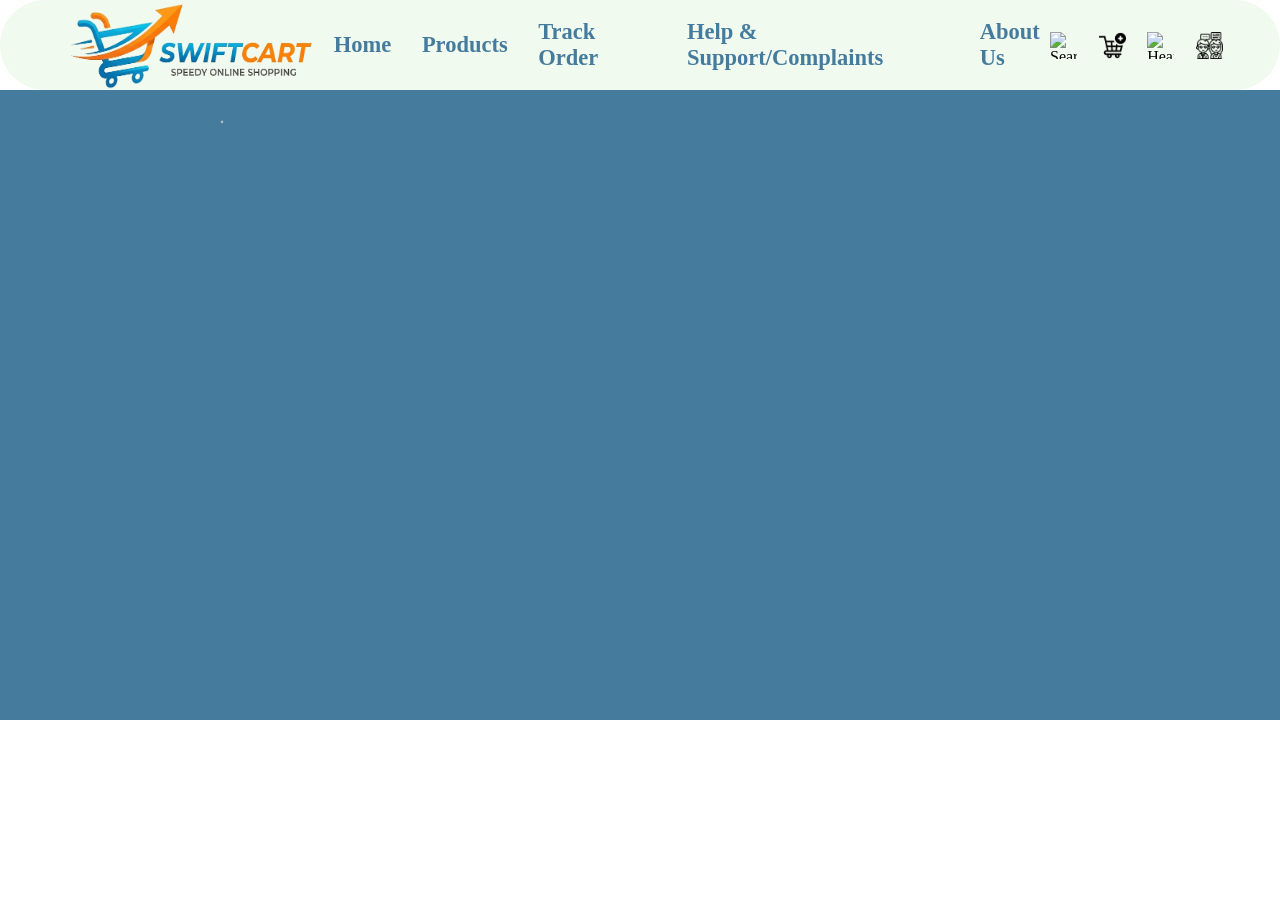
==== index.html @ 7213489c "first commit" ====
<!DOCTYPE html>
<html lang="en">
<head>
    <meta charset="UTF-8">
    <meta name="viewport" content="width=device-width, initial-scale=1.0">
    <title>Document</title>
    <link rel="stylesheet" href="./style.css">
    <script type="module" src="https://cdn.spline.design/@splinetool/viewer@2.0.57/build/spline-viewer.js"></script>

</head>
<body>
    <header>
        <nav>
            <div class="Logo"><img src="./Images/Logo.png" alt="Logo PNG"></div>
            <div class="Nav-Val">
                <a href="">Home</a>
                <a href="">Products</a>
                <a href="">Track Order</a>
                <a href="">Help & Support/Complaints</a>
                <a href="">About Us</a>
           </div>
           
           <div class="Elements">
           <img src="./Images/search.png" alt="Search img">
           <img src="./Images/add-to-cart.png" alt="Add to cart img">
           <img src="./Images/heart.png" alt="Heart img">
           <img src="./Images/feedback.png" alt="Feedback img">
           </div>
        </nav>
    </header>

    <main>
        
        <section>
    <div class="Hero-sec">
    </div>
</section>

    </main>
</body>
</html>
---- style.css ----
*{
    margin: 0%;
    padding: 0%;
}
nav{
    background-color: #f1faee;
    display: flex;
    justify-content: space-between;
    align-items: center;
    height: 10vh;
    width: 100%;
    border-radius: 20vmin;

}
.Logo{
    display: flex;
    justify-content: center;
    align-items: center;
    height: 15vh;
    width: 40vmin;
    margin-left: 5%;
    margin-top: 4vh;
}
.Logo img{
    height: 100%;
    width: 100%;
}
.Elements{
    display: flex;
    justify-content: center;
    align-items: center;
    margin-right: 7%;
}
.Elements img{
    height: 3vmin;
    width: 3vmin;
    padding: 10%;
}
.Nav-Val{
    height: 7vmin;
    width: 120vmin;
    display: flex;
    justify-content: center;
    align-items: center;
}
.Nav-Val a{
    text-decoration: none;
    color: #457b9d;
    font-size: 2.5vmin;
    font-weight: 900;
    padding: 2%;
}
.Hero-sec{
    background-color:#457b9d;
    height: 70vh;
    width: 100%;
    object-fit: contain;
    background-size: cover;
}
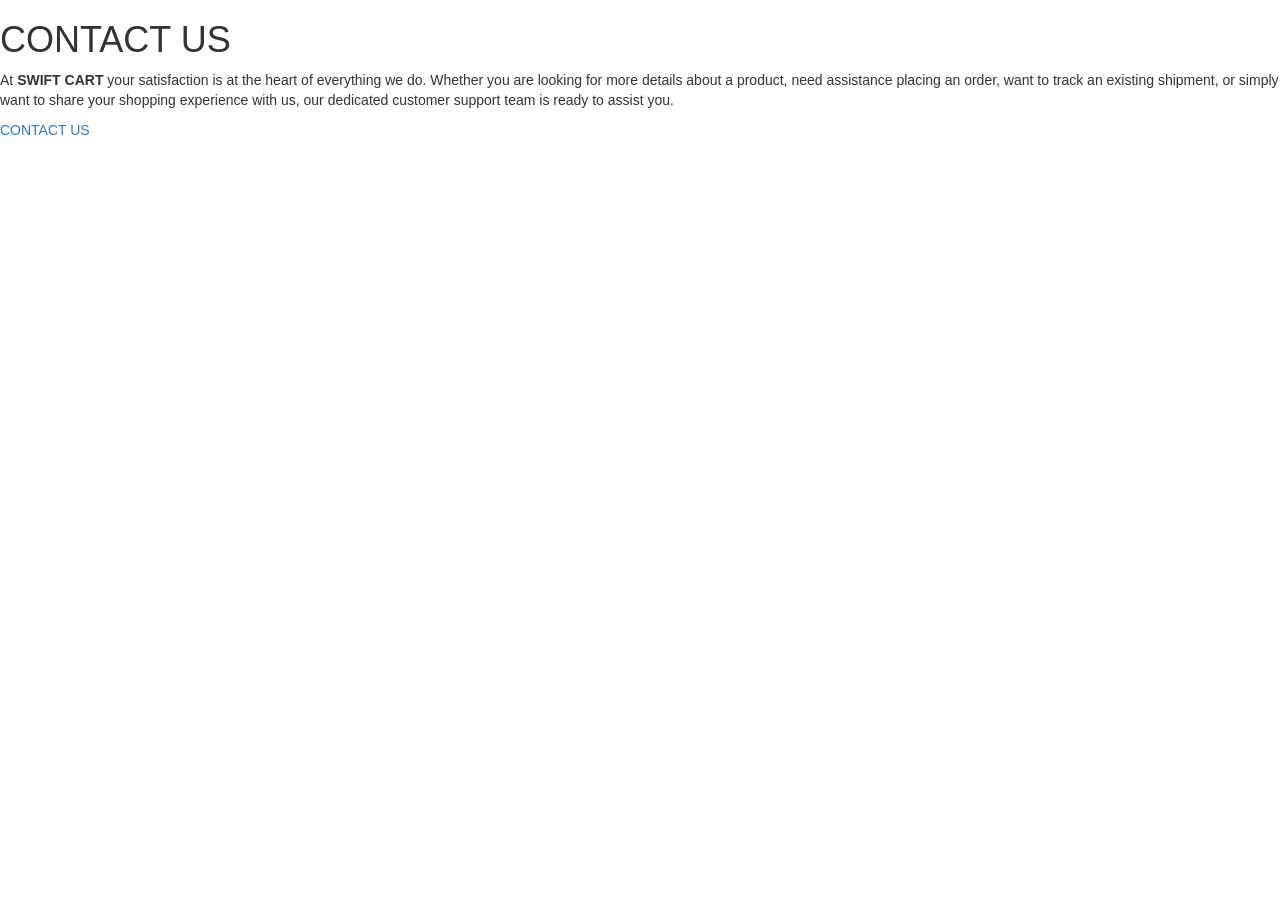
==== commit 5e00f4f1: "Add files via upload" ====
--- a/index.html
+++ b/index.html
@@ -1,41 +1,25 @@
-<!DOCTYPE html>
-<html lang="en">
-<head>
-    <meta charset="UTF-8">
-    <meta name="viewport" content="width=device-width, initial-scale=1.0">
-    <title>Document</title>
-    <link rel="stylesheet" href="./style.css">
-    <script type="module" src="https://cdn.spline.design/@splinetool/viewer@2.0.57/build/spline-viewer.js"></script>
-
-</head>
-<body>
-    <header>
-        <nav>
-            <div class="Logo"><img src="./Images/Logo.png" alt="Logo PNG"></div>
-            <div class="Nav-Val">
-                <a href="">Home</a>
-                <a href="">Products</a>
-                <a href="">Track Order</a>
-                <a href="">Help & Support/Complaints</a>
-                <a href="">About Us</a>
-           </div>
-           
-           <div class="Elements">
-           <img src="./Images/search.png" alt="Search img">
-           <img src="./Images/add-to-cart.png" alt="Add to cart img">
-           <img src="./Images/heart.png" alt="Heart img">
-           <img src="./Images/feedback.png" alt="Feedback img">
-           </div>
-        </nav>
-    </header>
-
-    <main>
-        
-        <section>
-    <div class="Hero-sec">
-    </div>
-</section>
-
-    </main>
-</body>
+<!DOCTYPE html>
+<html lang="en">
+<head>
+    <meta charset="UTF-8">
+    <meta name="viewport" content="width=device-width, initial-scale=1.0">
+    <title>Document</title>
+    <link rel="stylesheet" href="./bootstrap-5.0.2-dist/style.css">
+    <link href="//maxcdn.bootstrapcdn.com/bootstrap/3.3.0/css/bootstrap.min.css" rel="stylesheet" id="bootstrap-css">
+<script src="//maxcdn.bootstrapcdn.com/bootstrap/3.3.0/js/bootstrap.min.js"></script>
+<script src="//code.jquery.com/jquery-1.11.1.min.js"></script>
+</head>
+<body>
+
+
+    <div class="section">
+  <div class="top-border left"></div>
+  <div class="top-border right"></div>
+  <h1>CONTACT US</h1>
+  <p>At <b>SWIFT CART </b>your satisfaction is at the heart of everything we do. Whether you are looking for more details about a product, need assistance placing an order, want to track an existing shipment, or simply want to share your shopping experience with us, our dedicated customer support team is ready to assist you.</p>
+    <a href="#">CONTACT US</a>
+</div>
+
+
+</body>
 </html>
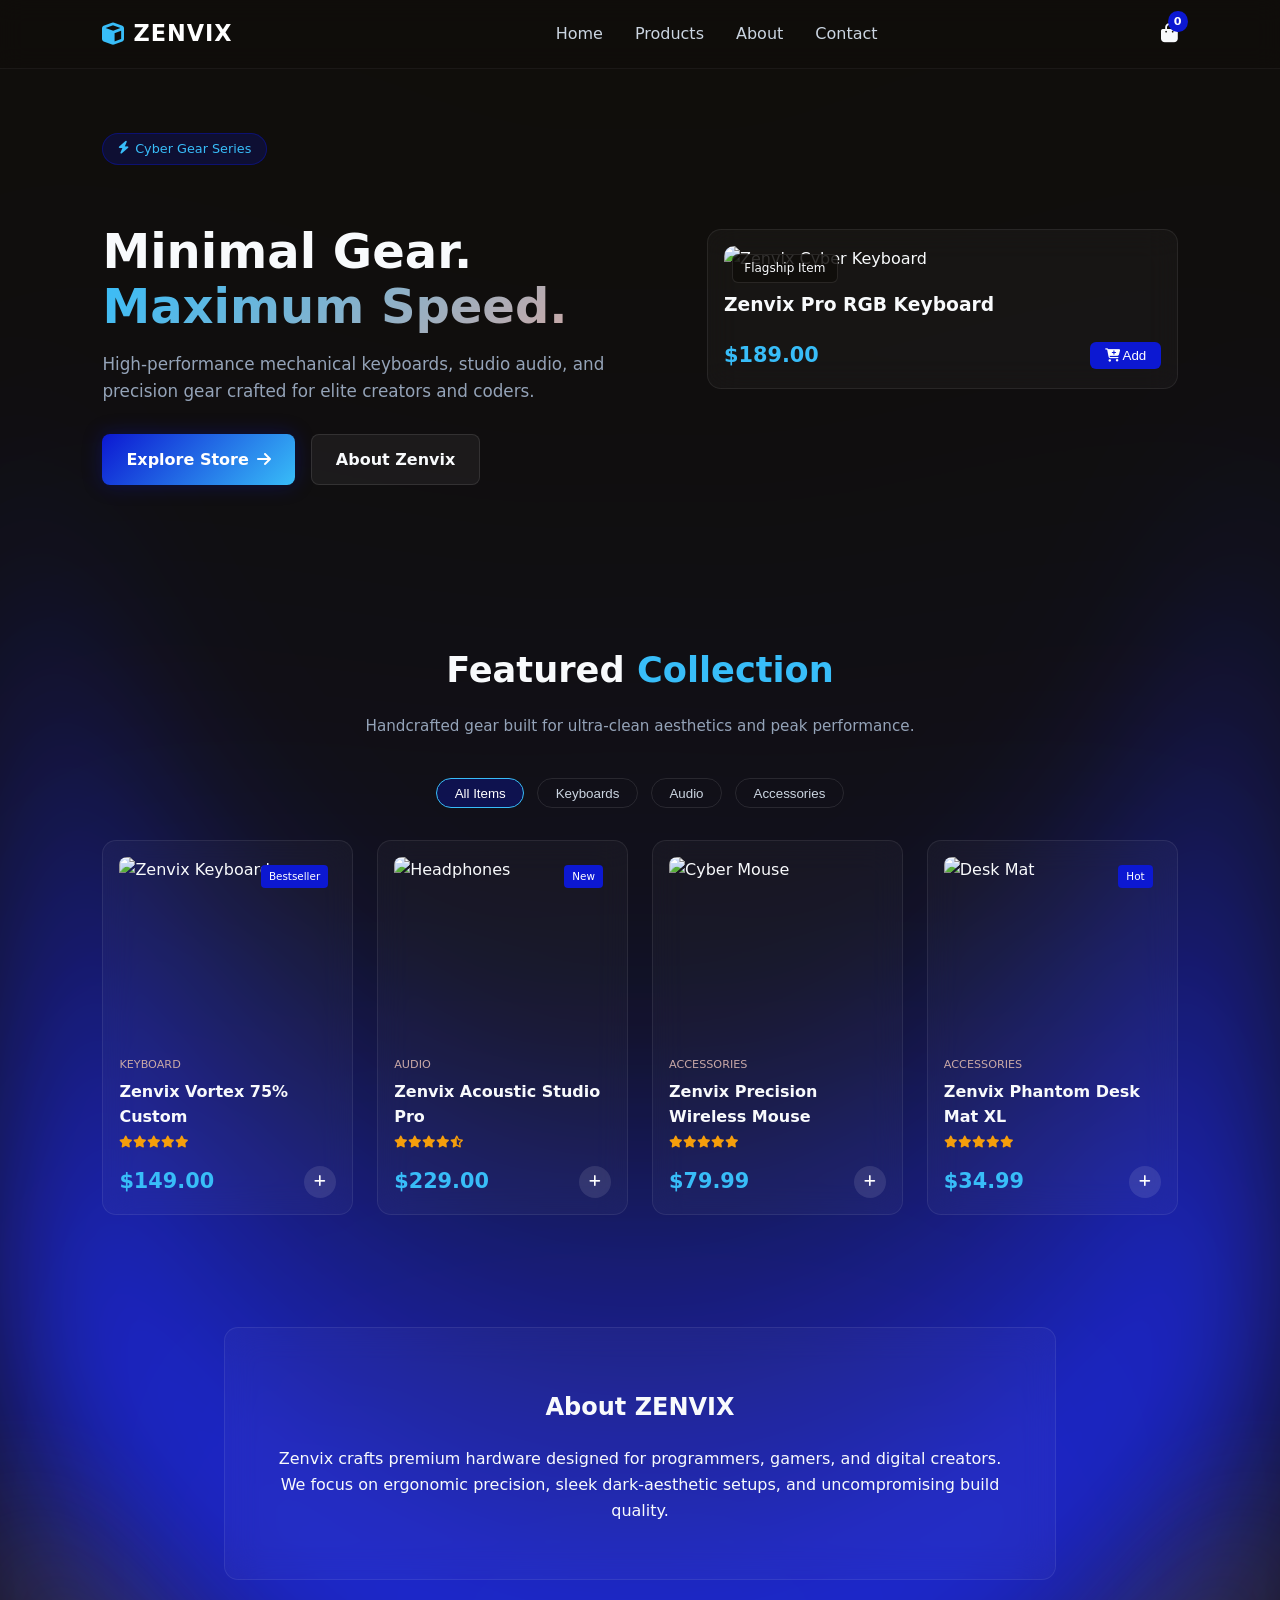
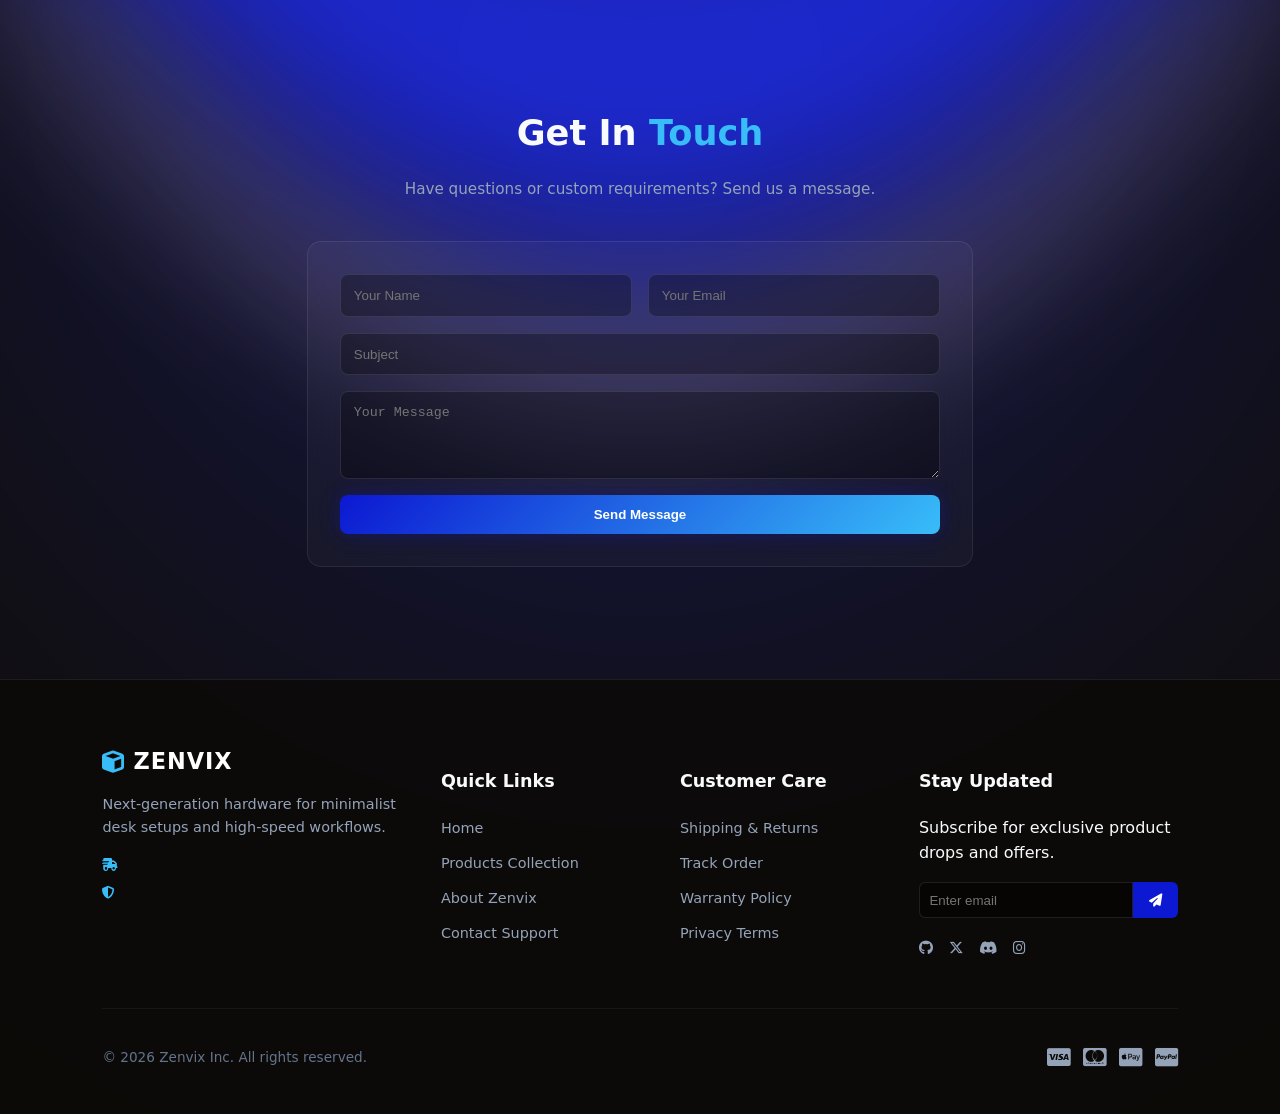
==== commit cb7072ce: "Final changes" ====
--- a/index.html
+++ b/index.html
@@ -1,25 +1,356 @@
-<!DOCTYPE html>
+<!doctype html>
 <html lang="en">
-<head>
-    <meta charset="UTF-8">
-    <meta name="viewport" content="width=device-width, initial-scale=1.0">
-    <title>Document</title>
-    <link rel="stylesheet" href="./bootstrap-5.0.2-dist/style.css">
-    <link href="//maxcdn.bootstrapcdn.com/bootstrap/3.3.0/css/bootstrap.min.css" rel="stylesheet" id="bootstrap-css">
-<script src="//maxcdn.bootstrapcdn.com/bootstrap/3.3.0/js/bootstrap.min.js"></script>
-<script src="//code.jquery.com/jquery-1.11.1.min.js"></script>
-</head>
-<body>
-
-
-    <div class="section">
-  <div class="top-border left"></div>
-  <div class="top-border right"></div>
-  <h1>CONTACT US</h1>
-  <p>At <b>SWIFT CART </b>your satisfaction is at the heart of everything we do. Whether you are looking for more details about a product, need assistance placing an order, want to track an existing shipment, or simply want to share your shopping experience with us, our dedicated customer support team is ready to assist you.</p>
-    <a href="#">CONTACT US</a>
-</div>
-
-
-</body>
-</html>+  <head>
+    <meta charset="UTF-8" />
+    <meta name="viewport" content="width=device-width, initial-scale=1.0" />
+    <title>Zenvix | Premium Cyber Hardware</title>
+    <link rel="stylesheet" href="style.css" />
+    
+    <link
+      rel="stylesheet"
+      href="https://cdnjs.cloudflare.com/ajax/libs/font-awesome/6.4.0/css/all.min.css"
+    />
+  </head>
+  <body>
+    <div class="aura-bg">
+      <div class="aura-layer-1" aria-hidden="true"></div>
+      <div class="aura-layer-2" aria-hidden="true"></div>
+      <div class="aura-layer-3" aria-hidden="true"></div>
+
+      <div class="content-wrapper">
+        <header>
+          <nav class="navbar">
+            <div class="logo"><i class="fa-solid fa-cube"></i> ZENVIX</div>
+            <ul class="nav-links" id="navLinks">
+              <li><a href="#hero">Home</a></li>
+              <li><a href="#products">Products</a></li>
+              <li><a href="#about">About</a></li>
+              <li><a href="#contact">Contact</a></li>
+            </ul>
+            <div class="nav-actions">
+              <div class="cart-icon" id="cartBtn">
+                <i class="fa-solid fa-bag-shopping"></i>
+                <span class="cart-badge" id="cartCount">0</span>
+              </div>
+              <div class="menu-toggle" id="mobileMenu">
+                <i class="fa-solid fa-bars"></i>
+              </div>
+            </div>
+          </nav>
+        </header>
+
+        <!-- Hero Section -->
+        <section id="hero" class="hero-section">
+          <div class="hero-container">
+            <div class="hero-content">
+              <div class="hero-badge">
+                <i class="fa-solid fa-bolt"></i> Cyber Gear Series
+              </div>
+              <h1>Minimal Gear. <span>Maximum Speed.</span></h1>
+              <p>
+                High-performance mechanical keyboards, studio audio, and
+                precision gear crafted for elite creators and coders.
+              </p>
+              <div class="hero-btns">
+                <a href="#products" class="btn btn-primary">
+                  Explore Store <i class="fa-solid fa-arrow-right"></i>
+                </a>
+                <a href="#about" class="btn btn-secondary">About Zenvix</a>
+              </div>
+            </div>
+            <div class="hero-image-card">
+              <div class="glass-card main-hero-card">
+                <span class="card-tag">Flagship Item</span>
+                <img
+                  src="https://images.unsplash.com/photo-1587829741301-dc798b83add3?auto=format&fit=crop&w=800&q=80"
+                  alt="Zenvix Cyber Keyboard"
+                />
+                <div class="hero-card-details">
+                  <h3>Zenvix Pro RGB Keyboard</h3>
+                  <div class="price-row">
+                    <span class="price">$189.00</span>
+                    <button
+                      class="add-to-cart-btn"
+                      onclick="addToCart('Zenvix Pro RGB', 189.0)"
+                    >
+                      <i class="fa-solid fa-cart-plus"></i> Add
+                    </button>
+                  </div>
+                </div>
+              </div>
+            </div>
+          </div>
+        </section>
+
+        <!-- Products Section -->
+        <section id="products" class="products-section">
+          <div class="section-header">
+            <h2>Featured <span>Collection</span></h2>
+            <p>
+              Handcrafted gear built for ultra-clean aesthetics and peak
+              performance.
+            </p>
+          </div>
+
+          <div class="filter-tabs">
+            <button class="filter-btn active" data-filter="all">
+              All Items
+            </button>
+            <button class="filter-btn" data-filter="keyboards">
+              Keyboards
+            </button>
+            <button class="filter-btn" data-filter="audio">Audio</button>
+            <button class="filter-btn" data-filter="accessories">
+              Accessories
+            </button>
+          </div>
+
+          <div class="products-grid">
+            <div class="product-card glass-card" data-category="keyboards">
+              <div class="badge">Bestseller</div>
+              <img
+                src="https://images.unsplash.com/photo-1618384887929-16ec33fab9ef?auto=format&fit=crop&w=600&q=80"
+                alt="Zenvix Keyboard"
+              />
+              <div class="product-info">
+                <span class="category">Keyboard</span>
+                <h3>Zenvix Vortex 75% Custom</h3>
+                <div class="stars">
+                  <i class="fa-solid fa-star"></i
+                  ><i class="fa-solid fa-star"></i
+                  ><i class="fa-solid fa-star"></i
+                  ><i class="fa-solid fa-star"></i
+                  ><i class="fa-solid fa-star"></i>
+                </div>
+                <div class="product-footer">
+                  <span class="price">$149.00</span>
+                  <button
+                    class="btn-icon"
+                    onclick="addToCart('Vortex 75% Custom', 149.0)"
+                  >
+                    <i class="fa-solid fa-plus"></i>
+                  </button>
+                </div>
+              </div>
+            </div>
+
+            <div class="product-card glass-card" data-category="audio">
+              <div class="badge">New</div>
+              <img
+                src="https://images.unsplash.com/photo-1505740420928-5e560c06d30e?auto=format&fit=crop&w=600&q=80"
+                alt="Headphones"
+              />
+              <div class="product-info">
+                <span class="category">Audio</span>
+                <h3>Zenvix Acoustic Studio Pro</h3>
+                <div class="stars">
+                  <i class="fa-solid fa-star"></i
+                  ><i class="fa-solid fa-star"></i
+                  ><i class="fa-solid fa-star"></i
+                  ><i class="fa-solid fa-star"></i
+                  ><i class="fa-solid fa-star-half-stroke"></i>
+                </div>
+                <div class="product-footer">
+                  <span class="price">$229.00</span>
+                  <button
+                    class="btn-icon"
+                    onclick="addToCart('Acoustic Studio Pro', 229.0)"
+                  >
+                    <i class="fa-solid fa-plus"></i>
+                  </button>
+                </div>
+              </div>
+            </div>
+
+            <div class="product-card glass-card" data-category="accessories">
+              <img
+                src="https://images.unsplash.com/photo-1615663245857-ac93bb7c39e7?auto=format&fit=crop&w=600&q=80"
+                alt="Cyber Mouse"
+              />
+              <div class="product-info">
+                <span class="category">Accessories</span>
+                <h3>Zenvix Precision Wireless Mouse</h3>
+                <div class="stars">
+                  <i class="fa-solid fa-star"></i
+                  ><i class="fa-solid fa-star"></i
+                  ><i class="fa-solid fa-star"></i
+                  ><i class="fa-solid fa-star"></i
+                  ><i class="fa-solid fa-star"></i>
+                </div>
+                <div class="product-footer">
+                  <span class="price">$79.99</span>
+                  <button
+                    class="btn-icon"
+                    onclick="addToCart('Precision Wireless Mouse', 79.99)"
+                  >
+                    <i class="fa-solid fa-plus"></i>
+                  </button>
+                </div>
+              </div>
+            </div>
+
+            <div class="product-card glass-card" data-category="accessories">
+              <div class="badge">Hot</div>
+              <img
+                src="https://images.unsplash.com/photo-1527864550417-7fd91fc51a46?auto=format&fit=crop&w=600&q=80"
+                alt="Desk Mat"
+              />
+              <div class="product-info">
+                <span class="category">Accessories</span>
+                <h3>Zenvix Phantom Desk Mat XL</h3>
+                <div class="stars">
+                  <i class="fa-solid fa-star"></i
+                  ><i class="fa-solid fa-star"></i
+                  ><i class="fa-solid fa-star"></i
+                  ><i class="fa-solid fa-star"></i
+                  ><i class="fa-solid fa-star"></i>
+                </div>
+                <div class="product-footer">
+                  <span class="price">$34.99</span>
+                  <button
+                    class="btn-icon"
+                    onclick="addToCart('Phantom Desk Mat XL', 34.99)"
+                  >
+                    <i class="fa-solid fa-plus"></i>
+                  </button>
+                </div>
+              </div>
+            </div>
+          </div>
+        </section>
+
+        <!-- About Section -->
+        <section id="about" class="about-section">
+          <div class="about-content glass-card">
+            <h2>About <span>ZENVIX</span></h2>
+            <p>
+              Zenvix crafts premium hardware designed for programmers, gamers,
+              and digital creators. We focus on ergonomic precision, sleek
+              dark-aesthetic setups, and uncompromising build quality.
+            </p>
+          </div>
+        </section>
+
+        <!-- Contact Section -->
+        <section id="contact" class="contact-section">
+          <div class="section-header">
+            <h2>Get In <span>Touch</span></h2>
+            <p>Have questions or custom requirements? Send us a message.</p>
+          </div>
+          <div class="contact-container glass-card">
+            <form id="contactForm">
+              <div class="form-group">
+                <input type="text" id="name" placeholder="Your Name" required />
+                <input
+                  type="email"
+                  id="email"
+                  placeholder="Your Email"
+                  required
+                />
+              </div>
+              <div class="form-group">
+                <input
+                  type="text"
+                  id="subject"
+                  placeholder="Subject"
+                  required
+                />
+              </div>
+              <div class="form-group">
+                <textarea
+                  id="message"
+                  rows="4"
+                  placeholder="Your Message"
+                  required
+                ></textarea>
+              </div>
+              <button type="submit" class="btn btn-primary btn-full">
+                Send Message
+              </button>
+            </form>
+          </div>
+        </section>
+
+        <!-- Detailed Expanded Footer -->
+        <footer>
+          <div class="footer-container">
+            <!-- Column 1: Brand Info -->
+            <div class="footer-col brand-col">
+              <div class="logo"><i class="fa-solid fa-cube"></i> ZENVIX</div>
+              <p>
+                Next-generation hardware for minimalist desk setups and
+                high-speed workflows.
+              </p>
+              <div class="trust-badges">
+                <span><i class="fa-solid fa-truck-fast"></i> </span>
+                <span><i class="fa-solid fa-shield-halved"></i> </span>
+              </div>
+            </div>
+
+            <!-- Column 2: Quick Links -->
+            <div class="footer-col">
+              <h4>Quick Links</h4>
+              <ul>
+                <li><a href="#hero">Home</a></li>
+                <li><a href="#products">Products Collection</a></li>
+                <li><a href="#about">About Zenvix</a></li>
+                <li><a href="#contact">Contact Support</a></li>
+              </ul>
+            </div>
+
+            <!-- Column 3: Customer Care -->
+            <div class="footer-col">
+              <h4>Customer Care</h4>
+              <ul>
+                <li><a href="#">Shipping & Returns</a></li>
+                <li><a href="#">Track Order</a></li>
+                <li><a href="#">Warranty Policy</a></li>
+                <li><a href="#">Privacy Terms</a></li>
+              </ul>
+            </div>
+
+            <!-- Column 4: Newsletter & Payments -->
+            <div class="footer-col newsletter-col">
+              <h4>Stay Updated</h4>
+              <p>Subscribe for exclusive product drops and offers.</p>
+              <form id="newsletterForm" class="newsletter-form">
+                <input type="email" placeholder="Enter email" required />
+                <button type="submit" class="btn-subscribe">
+                  <i class="fa-solid fa-paper-plane"></i>
+                </button>
+              </form>
+              <div class="social-icons">
+                <a href="#" aria-label="Github"
+                  ><i class="fa-brands fa-github"></i
+                ></a>
+                <a href="#" aria-label="Twitter"
+                  ><i class="fa-brands fa-x-twitter"></i
+                ></a>
+                <a href="#" aria-label="Discord"
+                  ><i class="fa-brands fa-discord"></i
+                ></a>
+                <a href="#" aria-label="Instagram"
+                  ><i class="fa-brands fa-instagram"></i
+                ></a>
+              </div>
+            </div>
+          </div>
+
+          <div class="footer-bottom">
+            <p>&copy; 2026 Zenvix Inc. All rights reserved.</p>
+            <div class="payment-icons">
+              <i class="fa-brands fa-cc-visa"></i>
+              <i class="fa-brands fa-cc-mastercard"></i>
+              <i class="fa-brands fa-cc-apple-pay"></i>
+              <i class="fa-brands fa-cc-paypal"></i>
+            </div>
+          </div>
+        </footer>
+      </div>
+    </div>
+
+    <div class="toast" id="toast">Item added to cart!</div>
+
+    <script src="script.js"></script>
+  </body>
+</html>
--- a/style.css
+++ b/style.css
@@ -0,0 +1,674 @@
+/* =========================================================
+   PHANTOM ARC - AURA GRADIENT ARCHITECTURE
+   ========================================================= */
+
+body {
+  margin: 0;
+  padding: 0;
+  box-sizing: border-box;
+  background-color: #100e0b; /* Base color on BODY */
+  color: #f8fafc;
+  font-family: 'Segoe UI', system-ui, -apple-system, sans-serif;
+  overflow-x: hidden;
+  line-height: 1.6;
+}
+
+.aura-bg {
+  position: relative;
+  overflow: hidden;
+  min-height: 100vh;
+  /* NO background-color here */
+}
+
+/* Layer 1 - Screen Blend */
+.aura-layer-1 {
+  position: absolute;
+  inset: 0;
+  background: radial-gradient(ellipse 120% 145% at 50% -50%, rgba(0,0,0,0) 60%, rgb(12,24,210) 78%, rgba(0,0,0,0) 85%);
+  mix-blend-mode: screen;
+  filter: blur(50px);
+  transform: translateZ(0);
+  will-change: transform;
+  pointer-events: none;
+}
+
+/* Layer 2 - Screen Blend */
+.aura-layer-2 {
+  position: absolute;
+  inset: 0;
+  background: radial-gradient(ellipse 120% 145% at 50% -50%, rgba(0,0,0,0) 55%, rgba(12,24,210,0.4) 80%, rgba(0,0,0,0) 100%);
+  mix-blend-mode: screen;
+  filter: blur(175px);
+  opacity: 0.9;
+  transform: translateZ(0);
+  will-change: transform;
+  pointer-events: none;
+}
+
+/* Layer 3 - Lighten Blend */
+.aura-layer-3 {
+  position: absolute;
+  inset: 0;
+  background: radial-gradient(ellipse 120% 145% at 50% -50%, rgba(0,0,0,0) 83.5%, #c8a8a6 84.5%, rgba(0,0,0,0) 85.5%);
+  mix-blend-mode: lighten;
+  filter: blur(50px);
+  opacity: 0.8;
+  transform: translateZ(0);
+  will-change: transform;
+  pointer-events: none;
+}
+
+@media (min-width: 768px) {
+  .aura-layer-1, .aura-layer-3 { filter: blur(72px); }
+  .aura-layer-2 { filter: blur(252px); }
+}
+
+.content-wrapper {
+  position: relative;
+  z-index: 1;
+}
+
+/* =========================================================
+   UI GLASSMORPHISM & UTILITIES
+   ========================================================= */
+
+.glass-card {
+  background: rgba(255, 255, 255, 0.03);
+  backdrop-filter: blur(16px);
+  -webkit-backdrop-filter: blur(16px);
+  border: 1px solid rgba(255, 255, 255, 0.08);
+  border-radius: 14px;
+  transition: all 0.3s ease;
+}
+
+.glass-card:hover {
+  border-color: rgba(56, 189, 248, 0.3);
+}
+
+.btn {
+  display: inline-flex;
+  align-items: center;
+  gap: 0.5rem;
+  padding: 0.75rem 1.5rem;
+  border-radius: 8px;
+  font-weight: 600;
+  text-decoration: none;
+  cursor: pointer;
+  transition: all 0.3s ease;
+  border: none;
+}
+
+.btn-primary {
+  background: linear-gradient(135deg, #0c18d2 0%, #38bdf8 100%);
+  color: #ffffff;
+  box-shadow: 0 0 20px rgba(12, 24, 210, 0.3);
+}
+
+.btn-primary:hover {
+  box-shadow: 0 0 30px rgba(56, 189, 248, 0.5);
+  transform: translateY(-2px);
+}
+
+.btn-secondary {
+  background: rgba(255, 255, 255, 0.05);
+  color: #f8fafc;
+  border: 1px solid rgba(255, 255, 255, 0.1);
+}
+
+.btn-secondary:hover {
+  background: rgba(255, 255, 255, 0.1);
+}
+
+.btn-full {
+  width: 100%;
+  justify-content: center;
+}
+
+.section-header {
+  text-align: center;
+  margin-bottom: 2.5rem;
+}
+
+.section-header h2 {
+  font-size: 2.2rem;
+  margin-bottom: 0.5rem;
+}
+
+.section-header h2 span {
+  color: #38bdf8;
+}
+
+.section-header p {
+  color: #94a3b8;
+  font-size: 0.95rem;
+}
+
+/* Fixed Text Gradient CSS */
+.hero-content h1 span {
+  background: linear-gradient(135deg, #38bdf8 0%, #c8a8a6 100%);
+  -webkit-background-clip: text;
+  background-clip: text;
+  -webkit-text-fill-color: transparent;
+  color: transparent;
+  display: inline-block;
+}
+
+/* =========================================================
+   NAVBAR
+   ========================================================= */
+
+header {
+  position: sticky;
+  top: 0;
+  z-index: 100;
+  background: rgba(16, 14, 11, 0.85);
+  backdrop-filter: blur(12px);
+  border-bottom: 1px solid rgba(255, 255, 255, 0.05);
+}
+
+.navbar {
+  display: flex;
+  justify-content: space-between;
+  align-items: center;
+  padding: 1rem 8%;
+  max-width: 1200px;
+  margin: 0 auto;
+}
+
+.logo {
+  font-size: 1.4rem;
+  font-weight: 800;
+  color: #fff;
+  display: flex;
+  align-items: center;
+  gap: 0.5rem;
+  letter-spacing: 1px;
+}
+
+.logo i {
+  color: #38bdf8;
+}
+
+.nav-links {
+  display: flex;
+  list-style: none;
+  gap: 2rem;
+  margin: 0;
+}
+
+.nav-links a {
+  color: #cbd5e1;
+  text-decoration: none;
+  font-weight: 500;
+  transition: color 0.3s;
+}
+
+.nav-links a:hover {
+  color: #38bdf8;
+}
+
+.nav-actions {
+  display: flex;
+  align-items: center;
+  gap: 1.5rem;
+}
+
+.cart-icon {
+  position: relative;
+  font-size: 1.2rem;
+  cursor: pointer;
+}
+
+.cart-badge {
+  position: absolute;
+  top: -8px;
+  right: -10px;
+  background: #0c18d2;
+  color: white;
+  font-size: 0.7rem;
+  font-weight: bold;
+  padding: 2px 6px;
+  border-radius: 50%;
+}
+
+.menu-toggle {
+  display: none;
+  font-size: 1.4rem;
+  cursor: pointer;
+}
+
+/* =========================================================
+   HERO SECTION
+   ========================================================= */
+
+.hero-section {
+  padding: 4rem 8%;
+  max-width: 1200px;
+  margin: 0 auto;
+}
+
+.hero-container {
+  display: grid;
+  grid-template-columns: 1.2fr 1fr;
+  gap: 2.5rem;
+  align-items: center;
+}
+
+.hero-badge {
+  display: inline-flex;
+  align-items: center;
+  gap: 0.4rem;
+  padding: 0.3rem 0.9rem;
+  background: rgba(12, 24, 210, 0.2);
+  border: 1px solid rgba(12, 24, 210, 0.4);
+  color: #38bdf8;
+  border-radius: 20px;
+  font-size: 0.8rem;
+  margin-bottom: 1.2rem;
+}
+
+.hero-content h1 {
+  font-size: 3rem;
+  line-height: 1.15;
+  margin-bottom: 1rem;
+}
+
+.hero-content p {
+  color: #94a3b8;
+  font-size: 1.05rem;
+  margin-bottom: 1.8rem;
+}
+
+.hero-btns {
+  display: flex;
+  gap: 1rem;
+}
+
+.main-hero-card {
+  padding: 1rem;
+  position: relative;
+}
+
+.main-hero-card img {
+  width: 100%;
+  height: 250px;
+  object-fit: cover;
+  border-radius: 10px;
+}
+
+.card-tag {
+  position: absolute;
+  top: 1.5rem;
+  left: 1.5rem;
+  background: rgba(16, 14, 11, 0.85);
+  padding: 0.25rem 0.7rem;
+  border-radius: 6px;
+  font-size: 0.75rem;
+  border: 1px solid rgba(255,255,255,0.1);
+}
+
+.hero-card-details {
+  margin-top: 0.8rem;
+}
+
+.price-row {
+  display: flex;
+  justify-content: space-between;
+  align-items: center;
+  margin-top: 0.5rem;
+}
+
+.price {
+  font-size: 1.3rem;
+  font-weight: bold;
+  color: #38bdf8;
+}
+
+.add-to-cart-btn {
+  background: #0c18d2;
+  color: white;
+  border: none;
+  padding: 0.4rem 0.9rem;
+  border-radius: 6px;
+  cursor: pointer;
+  transition: background 0.3s;
+}
+
+.add-to-cart-btn:hover {
+  background: #38bdf8;
+}
+
+/* =========================================================
+   PRODUCTS SECTION
+   ========================================================= */
+
+.products-section {
+  padding: 4rem 8%;
+  max-width: 1200px;
+  margin: 0 auto;
+}
+
+.filter-tabs {
+  display: flex;
+  justify-content: center;
+  gap: 0.8rem;
+  margin-bottom: 2rem;
+  flex-wrap: wrap;
+}
+
+.filter-btn {
+  background: transparent;
+  border: 1px solid rgba(255, 255, 255, 0.1);
+  color: #cbd5e1;
+  padding: 0.4rem 1.1rem;
+  border-radius: 20px;
+  cursor: pointer;
+  transition: all 0.3s;
+}
+
+.filter-btn.active, .filter-btn:hover {
+  background: rgba(12, 24, 210, 0.3);
+  border-color: #38bdf8;
+  color: #fff;
+}
+
+.products-grid {
+  display: grid;
+  grid-template-columns: repeat(auto-fill, minmax(240px, 1fr));
+  gap: 1.5rem;
+}
+
+.product-card {
+  padding: 1rem;
+  position: relative;
+  display: flex;
+  flex-direction: column;
+}
+
+.product-card img {
+  width: 100%;
+  height: 180px;
+  object-fit: cover;
+  border-radius: 8px;
+  margin-bottom: 0.8rem;
+}
+
+.badge {
+  position: absolute;
+  top: 1.5rem;
+  right: 1.5rem;
+  background: #0c18d2;
+  color: #fff;
+  font-size: 0.65rem;
+  padding: 0.2rem 0.5rem;
+  border-radius: 4px;
+}
+
+.product-info .category {
+  font-size: 0.7rem;
+  color: #c8a8a6;
+  text-transform: uppercase;
+}
+
+.product-info h3 {
+  font-size: 1rem;
+  margin: 0.2rem 0;
+}
+
+.stars {
+  color: #f59e0b;
+  font-size: 0.75rem;
+  margin-bottom: 0.8rem;
+}
+
+.product-footer {
+  display: flex;
+  justify-content: space-between;
+  align-items: center;
+  margin-top: auto;
+}
+
+.btn-icon {
+  background: rgba(255, 255, 255, 0.1);
+  border: none;
+  color: #fff;
+  width: 32px;
+  height: 32px;
+  border-radius: 50%;
+  cursor: pointer;
+}
+
+.btn-icon:hover {
+  background: #38bdf8;
+  color: #100e0b;
+}
+
+/* =========================================================
+   ABOUT & CONTACT
+   ========================================================= */
+
+.about-section, .contact-section {
+  padding: 3rem 8%;
+  max-width: 1200px;
+  margin: 0 auto;
+}
+
+.about-content {
+  padding: 2.5rem;
+  text-align: center;
+  max-width: 750px;
+  margin: 0 auto;
+}
+
+.contact-container {
+  max-width: 600px;
+  margin: 0 auto;
+  padding: 2rem;
+}
+
+.form-group {
+  margin-bottom: 1rem;
+  display: flex;
+  gap: 1rem;
+}
+
+.form-group input, .form-group textarea {
+  width: 100%;
+  padding: 0.8rem;
+  background: rgba(0, 0, 0, 0.3);
+  border: 1px solid rgba(255, 255, 255, 0.1);
+  border-radius: 8px;
+  color: #fff;
+  outline: none;
+}
+
+.form-group input:focus, .form-group textarea:focus {
+  border-color: #38bdf8;
+}
+
+/* =========================================================
+   EXPANDED RICH FOOTER
+   ========================================================= */
+
+footer {
+  border-top: 1px solid rgba(255, 255, 255, 0.08);
+  padding: 4rem 8% 2rem;
+  margin-top: 4rem;
+  background: rgba(12, 10, 8, 0.85);
+}
+
+.footer-container {
+  display: grid;
+  grid-template-columns: 1.5fr 1fr 1fr 1.3fr;
+  gap: 2.5rem;
+  max-width: 1200px;
+  margin: 0 auto 3rem;
+}
+
+.footer-col h4 {
+  color: #f8fafc;
+  font-size: 1.1rem;
+  margin-bottom: 1.2rem;
+}
+
+.footer-col ul {
+  list-style: none;
+  padding: 0;
+  margin: 0;
+}
+
+.footer-col ul li {
+  margin-bottom: 0.6rem;
+}
+
+.footer-col a {
+  color: #94a3b8;
+  text-decoration: none;
+  font-size: 0.9rem;
+  transition: color 0.3s;
+}
+
+.footer-col a:hover {
+  color: #38bdf8;
+}
+
+.brand-col p {
+  color: #94a3b8;
+  font-size: 0.9rem;
+  margin-top: 0.8rem;
+}
+
+.trust-badges {
+  display: flex;
+  flex-direction: column;
+  gap: 0.5rem;
+  margin-top: 1rem;
+  font-size: 0.8rem;
+  color: #38bdf8;
+}
+
+.newsletter-form {
+  display: flex;
+  margin: 0.8rem 0 1.2rem;
+}
+
+.newsletter-form input {
+  padding: 0.6rem;
+  background: rgba(0, 0, 0, 0.4);
+  border: 1px solid rgba(255, 255, 255, 0.1);
+  border-radius: 6px 0 0 6px;
+  color: #fff;
+  outline: none;
+  width: 100%;
+}
+
+.btn-subscribe {
+  background: #0c18d2;
+  color: white;
+  border: none;
+  padding: 0.6rem 1rem;
+  border-radius: 0 6px 6px 0;
+  cursor: pointer;
+}
+
+.btn-subscribe:hover {
+  background: #38bdf8;
+}
+
+.social-icons {
+  display: flex;
+  gap: 1rem;
+  font-size: 1.1rem;
+}
+
+.social-icons a {
+  color: #94a3b8;
+}
+
+.social-icons a:hover {
+  color: #38bdf8;
+}
+
+.footer-bottom {
+  display: flex;
+  justify-content: space-between;
+  align-items: center;
+  border-top: 1px solid rgba(255, 255, 255, 0.05);
+  padding-top: 1.5rem;
+  max-width: 1200px;
+  margin: 0 auto;
+  color: #64748b;
+  font-size: 0.85rem;
+}
+
+.payment-icons {
+  display: flex;
+  gap: 0.8rem;
+  font-size: 1.3rem;
+  color: #94a3b8;
+}
+
+/* Toast Message */
+.toast {
+  position: fixed;
+  bottom: 20px;
+  right: 20px;
+  background: #0c18d2;
+  color: #fff;
+  padding: 0.7rem 1.2rem;
+  border-radius: 6px;
+  box-shadow: 0 5px 15px rgba(0,0,0,0.5);
+  transform: translateY(100px);
+  opacity: 0;
+  transition: all 0.3s ease;
+  z-index: 1000;
+}
+
+.toast.show {
+  transform: translateY(0);
+  opacity: 1;
+}
+
+/* Mobile Responsive */
+@media (max-width: 900px) {
+  .hero-container {
+    grid-template-columns: 1fr;
+    text-align: center;
+  }
+  .hero-btns {
+    justify-content: center;
+  }
+  .footer-container {
+    grid-template-columns: 1fr 1fr;
+  }
+  .footer-bottom {
+    flex-direction: column;
+    gap: 1rem;
+  }
+  .form-group {
+    flex-direction: column;
+  }
+  .menu-toggle {
+    display: block;
+  }
+  .nav-links {
+    display: none;
+    position: absolute;
+    top: 100%;
+    left: 0;
+    width: 100%;
+    background: #100e0b;
+    flex-direction: column;
+    padding: 1.5rem;
+    text-align: center;
+  }
+  .nav-links.active {
+    display: flex;
+  }
+}
+
+@media (max-width: 500px) {
+  .footer-container {
+    grid-template-columns: 1fr;
+  }
+}
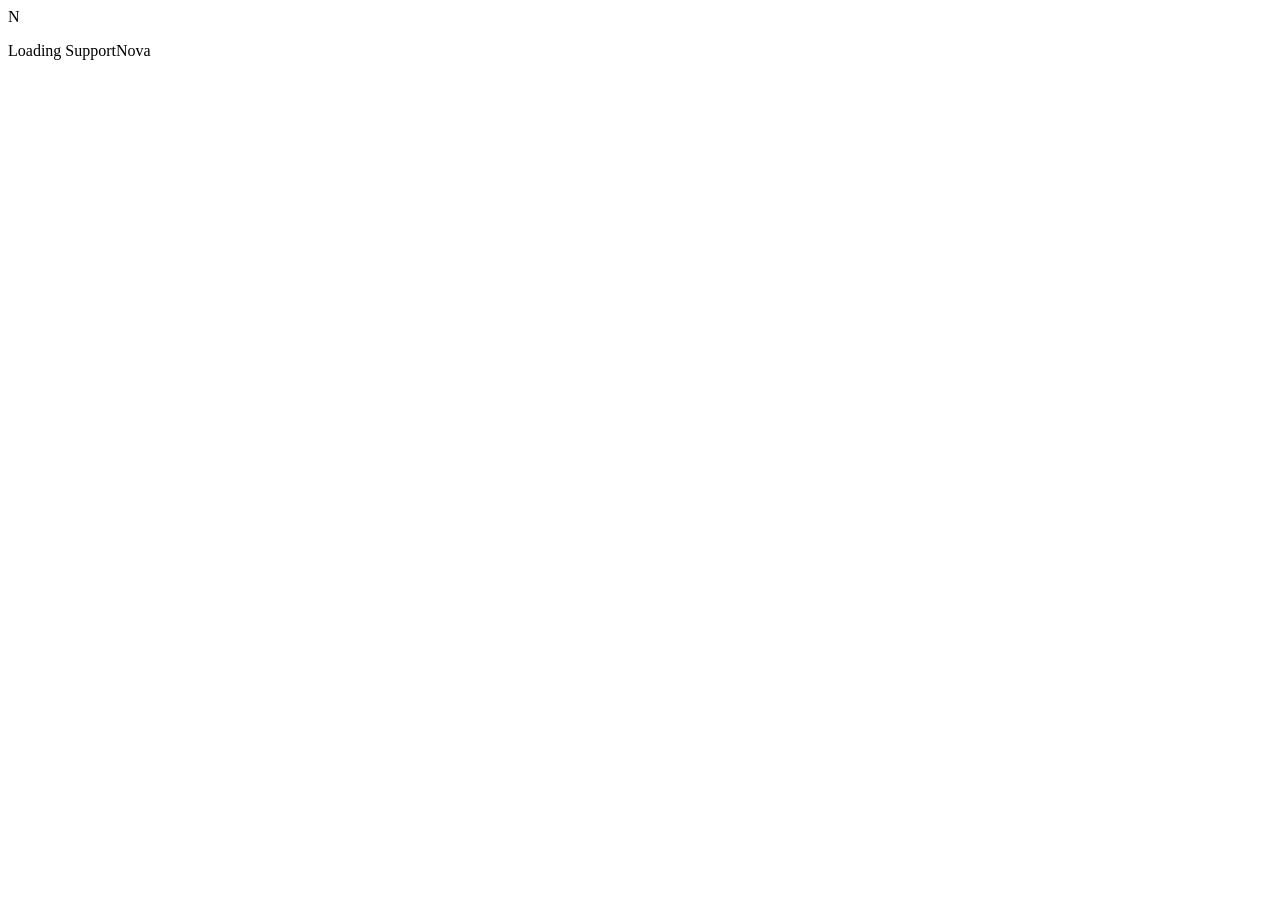
==== commit 77f83f22: "Add files via upload" ====
--- a/index.html
+++ b/index.html
@@ -1,356 +1,15 @@
-<!doctype html>
+<!DOCTYPE html>
 <html lang="en">
-  <head>
-    <meta charset="UTF-8" />
-    <meta name="viewport" content="width=device-width, initial-scale=1.0" />
-    <title>Zenvix | Premium Cyber Hardware</title>
-    <link rel="stylesheet" href="style.css" />
-    
-    <link
-      rel="stylesheet"
-      href="https://cdnjs.cloudflare.com/ajax/libs/font-awesome/6.4.0/css/all.min.css"
-    />
-  </head>
-  <body>
-    <div class="aura-bg">
-      <div class="aura-layer-1" aria-hidden="true"></div>
-      <div class="aura-layer-2" aria-hidden="true"></div>
-      <div class="aura-layer-3" aria-hidden="true"></div>
-
-      <div class="content-wrapper">
-        <header>
-          <nav class="navbar">
-            <div class="logo"><i class="fa-solid fa-cube"></i> ZENVIX</div>
-            <ul class="nav-links" id="navLinks">
-              <li><a href="#hero">Home</a></li>
-              <li><a href="#products">Products</a></li>
-              <li><a href="#about">About</a></li>
-              <li><a href="#contact">Contact</a></li>
-            </ul>
-            <div class="nav-actions">
-              <div class="cart-icon" id="cartBtn">
-                <i class="fa-solid fa-bag-shopping"></i>
-                <span class="cart-badge" id="cartCount">0</span>
-              </div>
-              <div class="menu-toggle" id="mobileMenu">
-                <i class="fa-solid fa-bars"></i>
-              </div>
-            </div>
-          </nav>
-        </header>
-
-        <!-- Hero Section -->
-        <section id="hero" class="hero-section">
-          <div class="hero-container">
-            <div class="hero-content">
-              <div class="hero-badge">
-                <i class="fa-solid fa-bolt"></i> Cyber Gear Series
-              </div>
-              <h1>Minimal Gear. <span>Maximum Speed.</span></h1>
-              <p>
-                High-performance mechanical keyboards, studio audio, and
-                precision gear crafted for elite creators and coders.
-              </p>
-              <div class="hero-btns">
-                <a href="#products" class="btn btn-primary">
-                  Explore Store <i class="fa-solid fa-arrow-right"></i>
-                </a>
-                <a href="#about" class="btn btn-secondary">About Zenvix</a>
-              </div>
-            </div>
-            <div class="hero-image-card">
-              <div class="glass-card main-hero-card">
-                <span class="card-tag">Flagship Item</span>
-                <img
-                  src="https://images.unsplash.com/photo-1587829741301-dc798b83add3?auto=format&fit=crop&w=800&q=80"
-                  alt="Zenvix Cyber Keyboard"
-                />
-                <div class="hero-card-details">
-                  <h3>Zenvix Pro RGB Keyboard</h3>
-                  <div class="price-row">
-                    <span class="price">$189.00</span>
-                    <button
-                      class="add-to-cart-btn"
-                      onclick="addToCart('Zenvix Pro RGB', 189.0)"
-                    >
-                      <i class="fa-solid fa-cart-plus"></i> Add
-                    </button>
-                  </div>
-                </div>
-              </div>
-            </div>
-          </div>
-        </section>
-
-        <!-- Products Section -->
-        <section id="products" class="products-section">
-          <div class="section-header">
-            <h2>Featured <span>Collection</span></h2>
-            <p>
-              Handcrafted gear built for ultra-clean aesthetics and peak
-              performance.
-            </p>
-          </div>
-
-          <div class="filter-tabs">
-            <button class="filter-btn active" data-filter="all">
-              All Items
-            </button>
-            <button class="filter-btn" data-filter="keyboards">
-              Keyboards
-            </button>
-            <button class="filter-btn" data-filter="audio">Audio</button>
-            <button class="filter-btn" data-filter="accessories">
-              Accessories
-            </button>
-          </div>
-
-          <div class="products-grid">
-            <div class="product-card glass-card" data-category="keyboards">
-              <div class="badge">Bestseller</div>
-              <img
-                src="https://images.unsplash.com/photo-1618384887929-16ec33fab9ef?auto=format&fit=crop&w=600&q=80"
-                alt="Zenvix Keyboard"
-              />
-              <div class="product-info">
-                <span class="category">Keyboard</span>
-                <h3>Zenvix Vortex 75% Custom</h3>
-                <div class="stars">
-                  <i class="fa-solid fa-star"></i
-                  ><i class="fa-solid fa-star"></i
-                  ><i class="fa-solid fa-star"></i
-                  ><i class="fa-solid fa-star"></i
-                  ><i class="fa-solid fa-star"></i>
-                </div>
-                <div class="product-footer">
-                  <span class="price">$149.00</span>
-                  <button
-                    class="btn-icon"
-                    onclick="addToCart('Vortex 75% Custom', 149.0)"
-                  >
-                    <i class="fa-solid fa-plus"></i>
-                  </button>
-                </div>
-              </div>
-            </div>
-
-            <div class="product-card glass-card" data-category="audio">
-              <div class="badge">New</div>
-              <img
-                src="https://images.unsplash.com/photo-1505740420928-5e560c06d30e?auto=format&fit=crop&w=600&q=80"
-                alt="Headphones"
-              />
-              <div class="product-info">
-                <span class="category">Audio</span>
-                <h3>Zenvix Acoustic Studio Pro</h3>
-                <div class="stars">
-                  <i class="fa-solid fa-star"></i
-                  ><i class="fa-solid fa-star"></i
-                  ><i class="fa-solid fa-star"></i
-                  ><i class="fa-solid fa-star"></i
-                  ><i class="fa-solid fa-star-half-stroke"></i>
-                </div>
-                <div class="product-footer">
-                  <span class="price">$229.00</span>
-                  <button
-                    class="btn-icon"
-                    onclick="addToCart('Acoustic Studio Pro', 229.0)"
-                  >
-                    <i class="fa-solid fa-plus"></i>
-                  </button>
-                </div>
-              </div>
-            </div>
-
-            <div class="product-card glass-card" data-category="accessories">
-              <img
-                src="https://images.unsplash.com/photo-1615663245857-ac93bb7c39e7?auto=format&fit=crop&w=600&q=80"
-                alt="Cyber Mouse"
-              />
-              <div class="product-info">
-                <span class="category">Accessories</span>
-                <h3>Zenvix Precision Wireless Mouse</h3>
-                <div class="stars">
-                  <i class="fa-solid fa-star"></i
-                  ><i class="fa-solid fa-star"></i
-                  ><i class="fa-solid fa-star"></i
-                  ><i class="fa-solid fa-star"></i
-                  ><i class="fa-solid fa-star"></i>
-                </div>
-                <div class="product-footer">
-                  <span class="price">$79.99</span>
-                  <button
-                    class="btn-icon"
-                    onclick="addToCart('Precision Wireless Mouse', 79.99)"
-                  >
-                    <i class="fa-solid fa-plus"></i>
-                  </button>
-                </div>
-              </div>
-            </div>
-
-            <div class="product-card glass-card" data-category="accessories">
-              <div class="badge">Hot</div>
-              <img
-                src="https://images.unsplash.com/photo-1527864550417-7fd91fc51a46?auto=format&fit=crop&w=600&q=80"
-                alt="Desk Mat"
-              />
-              <div class="product-info">
-                <span class="category">Accessories</span>
-                <h3>Zenvix Phantom Desk Mat XL</h3>
-                <div class="stars">
-                  <i class="fa-solid fa-star"></i
-                  ><i class="fa-solid fa-star"></i
-                  ><i class="fa-solid fa-star"></i
-                  ><i class="fa-solid fa-star"></i
-                  ><i class="fa-solid fa-star"></i>
-                </div>
-                <div class="product-footer">
-                  <span class="price">$34.99</span>
-                  <button
-                    class="btn-icon"
-                    onclick="addToCart('Phantom Desk Mat XL', 34.99)"
-                  >
-                    <i class="fa-solid fa-plus"></i>
-                  </button>
-                </div>
-              </div>
-            </div>
-          </div>
-        </section>
-
-        <!-- About Section -->
-        <section id="about" class="about-section">
-          <div class="about-content glass-card">
-            <h2>About <span>ZENVIX</span></h2>
-            <p>
-              Zenvix crafts premium hardware designed for programmers, gamers,
-              and digital creators. We focus on ergonomic precision, sleek
-              dark-aesthetic setups, and uncompromising build quality.
-            </p>
-          </div>
-        </section>
-
-        <!-- Contact Section -->
-        <section id="contact" class="contact-section">
-          <div class="section-header">
-            <h2>Get In <span>Touch</span></h2>
-            <p>Have questions or custom requirements? Send us a message.</p>
-          </div>
-          <div class="contact-container glass-card">
-            <form id="contactForm">
-              <div class="form-group">
-                <input type="text" id="name" placeholder="Your Name" required />
-                <input
-                  type="email"
-                  id="email"
-                  placeholder="Your Email"
-                  required
-                />
-              </div>
-              <div class="form-group">
-                <input
-                  type="text"
-                  id="subject"
-                  placeholder="Subject"
-                  required
-                />
-              </div>
-              <div class="form-group">
-                <textarea
-                  id="message"
-                  rows="4"
-                  placeholder="Your Message"
-                  required
-                ></textarea>
-              </div>
-              <button type="submit" class="btn btn-primary btn-full">
-                Send Message
-              </button>
-            </form>
-          </div>
-        </section>
-
-        <!-- Detailed Expanded Footer -->
-        <footer>
-          <div class="footer-container">
-            <!-- Column 1: Brand Info -->
-            <div class="footer-col brand-col">
-              <div class="logo"><i class="fa-solid fa-cube"></i> ZENVIX</div>
-              <p>
-                Next-generation hardware for minimalist desk setups and
-                high-speed workflows.
-              </p>
-              <div class="trust-badges">
-                <span><i class="fa-solid fa-truck-fast"></i> </span>
-                <span><i class="fa-solid fa-shield-halved"></i> </span>
-              </div>
-            </div>
-
-            <!-- Column 2: Quick Links -->
-            <div class="footer-col">
-              <h4>Quick Links</h4>
-              <ul>
-                <li><a href="#hero">Home</a></li>
-                <li><a href="#products">Products Collection</a></li>
-                <li><a href="#about">About Zenvix</a></li>
-                <li><a href="#contact">Contact Support</a></li>
-              </ul>
-            </div>
-
-            <!-- Column 3: Customer Care -->
-            <div class="footer-col">
-              <h4>Customer Care</h4>
-              <ul>
-                <li><a href="#">Shipping & Returns</a></li>
-                <li><a href="#">Track Order</a></li>
-                <li><a href="#">Warranty Policy</a></li>
-                <li><a href="#">Privacy Terms</a></li>
-              </ul>
-            </div>
-
-            <!-- Column 4: Newsletter & Payments -->
-            <div class="footer-col newsletter-col">
-              <h4>Stay Updated</h4>
-              <p>Subscribe for exclusive product drops and offers.</p>
-              <form id="newsletterForm" class="newsletter-form">
-                <input type="email" placeholder="Enter email" required />
-                <button type="submit" class="btn-subscribe">
-                  <i class="fa-solid fa-paper-plane"></i>
-                </button>
-              </form>
-              <div class="social-icons">
-                <a href="#" aria-label="Github"
-                  ><i class="fa-brands fa-github"></i
-                ></a>
-                <a href="#" aria-label="Twitter"
-                  ><i class="fa-brands fa-x-twitter"></i
-                ></a>
-                <a href="#" aria-label="Discord"
-                  ><i class="fa-brands fa-discord"></i
-                ></a>
-                <a href="#" aria-label="Instagram"
-                  ><i class="fa-brands fa-instagram"></i
-                ></a>
-              </div>
-            </div>
-          </div>
-
-          <div class="footer-bottom">
-            <p>&copy; 2026 Zenvix Inc. All rights reserved.</p>
-            <div class="payment-icons">
-              <i class="fa-brands fa-cc-visa"></i>
-              <i class="fa-brands fa-cc-mastercard"></i>
-              <i class="fa-brands fa-cc-apple-pay"></i>
-              <i class="fa-brands fa-cc-paypal"></i>
-            </div>
-          </div>
-        </footer>
-      </div>
-    </div>
-
-    <div class="toast" id="toast">Item added to cart!</div>
-
-    <script src="script.js"></script>
-  </body>
-</html>
+<head>
+    <meta charset="UTF-8">
+    <meta name="viewport" content="width=device-width, initial-scale=1.0">
+    <meta name="theme-color" content="#111b31"><meta name="description" content="SupportNova complaint intelligence and resolution workspace">
+    <title>SupportNova - ResponseX Intelligence</title><link rel="stylesheet" href="/static/styles.css">
+</head>
+<body>
+   <div id="app"><div class="boot"><div class="brand-work">N</div><p>Loading SupportNova</p></div></div> 
+   <div id="toast-root" aria-live="polite"></div>
+   <script src="/static/app.js" defer></script>
+   <script src="/static/features.js" defer></script>
+</body>
+</html>
